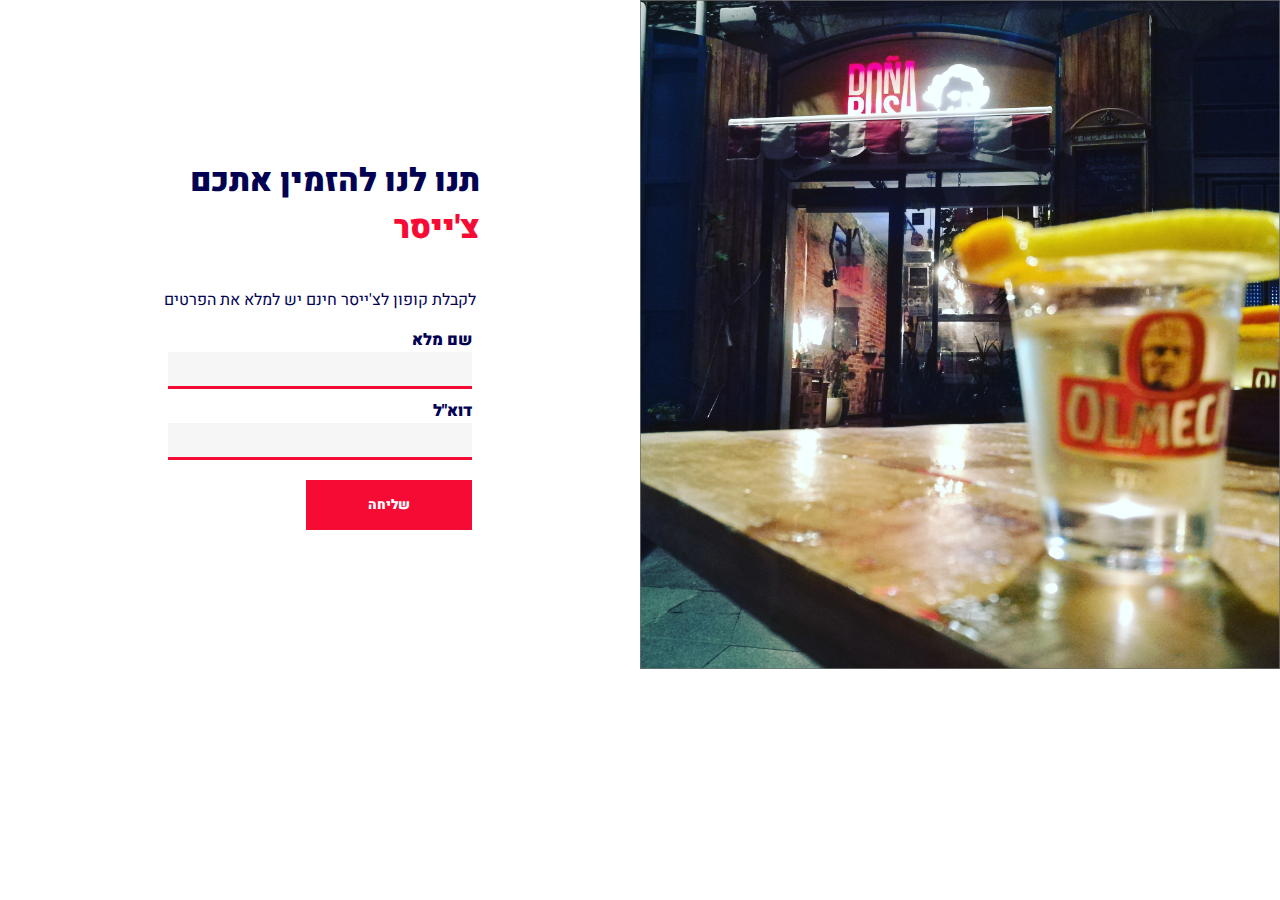
==== index.html @ 67d48ad3 "." ====
<!DOCTYPE html>
<html lang="he" dir="rtl">
<head>
    <meta charset="UTF-8">
    <meta http-equiv="X-UA-Compatible" content="IE=edge">
    <meta name="viewport" content="width=device-width, initial-scale=1.0">
    <link rel="stylesheet" href="style.css">

    <!-- Google Font -->
    <link rel="preconnect" href="https://fonts.googleapis.com">
    <link rel="preconnect" href="https://fonts.gstatic.com" crossorigin>
    <link href="https://fonts.googleapis.com/css2?family=Heebo:wght@300;500;600;800&display=swap" rel="stylesheet">
    


    <title>דף נחיתה</title>
</head>
<body>
    <main>
        <section>
            <div class="container">

                <div class="photo">
                    <img src="NoPath - Copy (78).png" alt="תמונה של קפה">
                </div>


                <div class="sign">
                    <div class="tomer">
                        <h1>תנו לנו להזמין אתכם <span>צ'ייסר</span></h1>
                        <p>לקבלת קופון  לצ'ייסר חינם יש למלא את הפרטים</p>


                        <div class="details">
                            <form action="mailto:example@example.com"method="post">

                                <label for="firstName" >שם מלא<input type="text" id="Name"  name="fullName"> </label>

                                <label for="email">דוא"ל<input type="email" id="email" name="email"></label> 
                            
                                
                                <button type="submit">שליחה</button>
                            </form>
            
                        </div>
                    </div>
                </div>
        </div>
    </main>
    </section>



</body>
</html>
---- style.css ----
html,
body {
  margin: 0px;
  padding: 0px;
}

* {
  font-family: "Heebo", sans-serif;
  color: #020253;
}

.container {
  display: flex;
  width: 100%;
}

.photo {
  width: 50%;
}

img {
  width: 100%;
  object-fit: cover;
}

.sign {
  width: 50%;
  display: flex;
  flex-direction: column;
  justify-content: center;
  align-items: center;
}

.details {
  display: flex;
  direction: column;
}

h1 {
  font-size: 2rem;
  /* width:  max-content; */
}

h1,
form,
button {
  font-weight: 1000;
}

p {
  font-size: 1rem;
  /* width:  max-content; */
}

form {
  font-size: 1rem;
  display: flex;
  flex-direction: column;
}

.tomer {
  width: 50%;
  display: flex;
  flex-direction: column;
  justify-content: center;
  align-items: center;
}

button {
  background-color: #f50b33;
  color: white;
  width: 10.375rem;
  min-height: 3.125rem;
  margin-top: 0.625rem;
  margin-bottom: 0.625rem;
  border: none;
}

input {
  display: block;
  border: none;
  border-bottom: 3px solid #f50b33;
  background-color: #f6f6f6;
  width: 18.75rem;
  min-height: 2rem;
  margin-bottom: 0.625rem;
}

input:focus {
  outline: none;
}

span {
  color: #f50b33;
}

/* media Quires */

@media (min-width: 320px) and (max-width: 768px) {
  .container {
    display: flex;
    flex-direction: column;
    justify-content: center;
    align-items: center;
    text-align: center;
    min-width: 100%;
  }

  .tomer {
    width: 100%;
    max-height: 50%;
    margin: 0px;
  }

  .sign {
    width: 100%;
  }

  .photo {
    width: 100%;
  }

  .photo img {
    height: 500px;
  }

  form {
    display: flex;
    flex-direction: column;
    justify-content: center;
    align-items: center;
  }
}
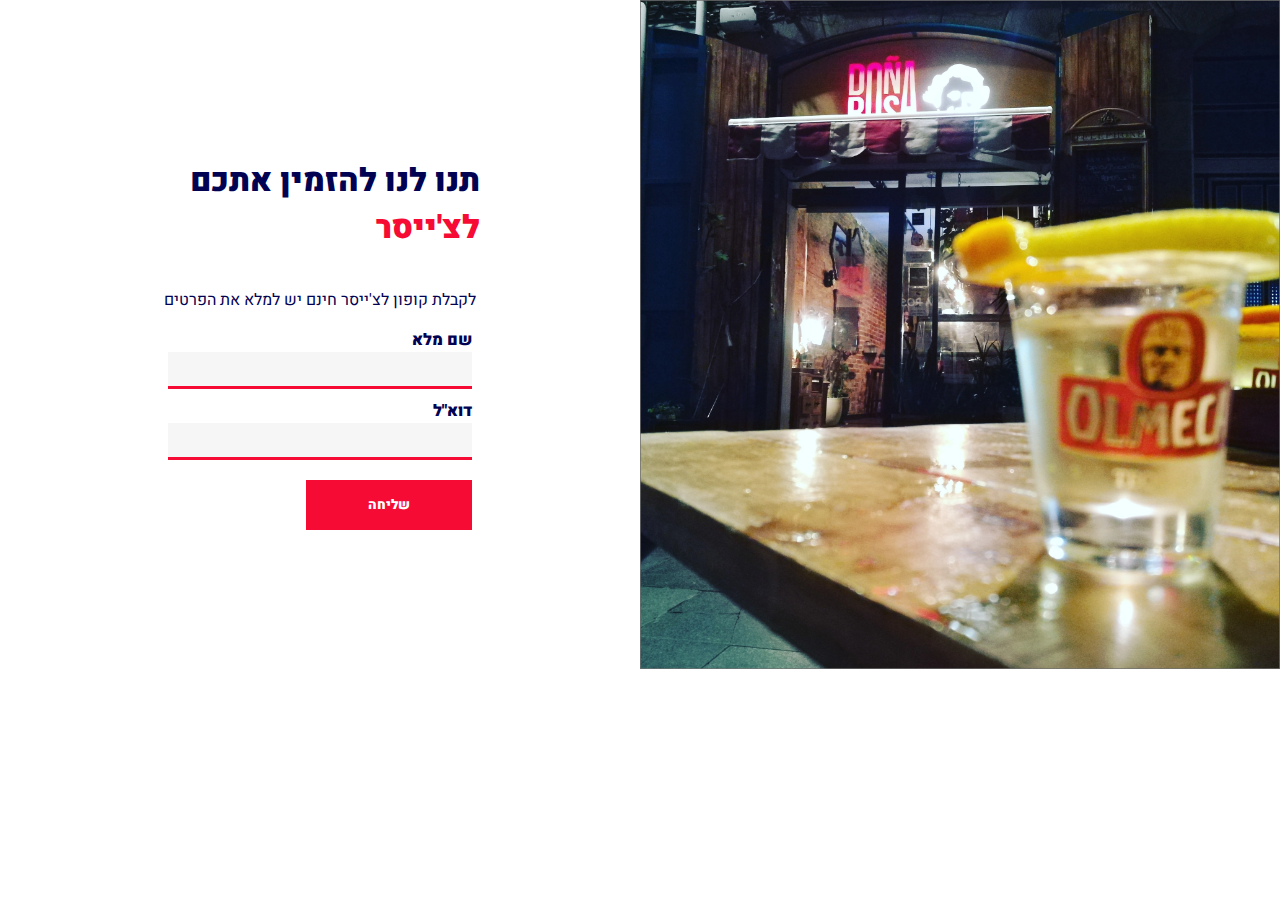
==== commit 3d1ebbfb: "." ====
--- a/index.html
+++ b/index.html
@@ -5,6 +5,7 @@
     <meta http-equiv="X-UA-Compatible" content="IE=edge">
     <meta name="viewport" content="width=device-width, initial-scale=1.0">
     <link rel="stylesheet" href="style.css">
+    <meta name="description" content="דף נחיתה שמזמין אנשים לקבל קופון הנחה לצ'ייסר">
 
     <!-- Google Font -->
     <link rel="preconnect" href="https://fonts.googleapis.com">
@@ -21,13 +22,13 @@
             <div class="container">
 
                 <div class="photo">
-                    <img src="NoPath - Copy (78).png" alt="תמונה של קפה">
+                    <img src="NoPath - Copy (78).png" alt="תמונה של בר">
                 </div>
 
 
                 <div class="sign">
                     <div class="tomer">
-                        <h1>תנו לנו להזמין אתכם <span>צ'ייסר</span></h1>
+                        <h1>תנו לנו להזמין אתכם <span>לצ'ייסר</span></h1>
                         <p>לקבלת קופון  לצ'ייסר חינם יש למלא את הפרטים</p>
 
 
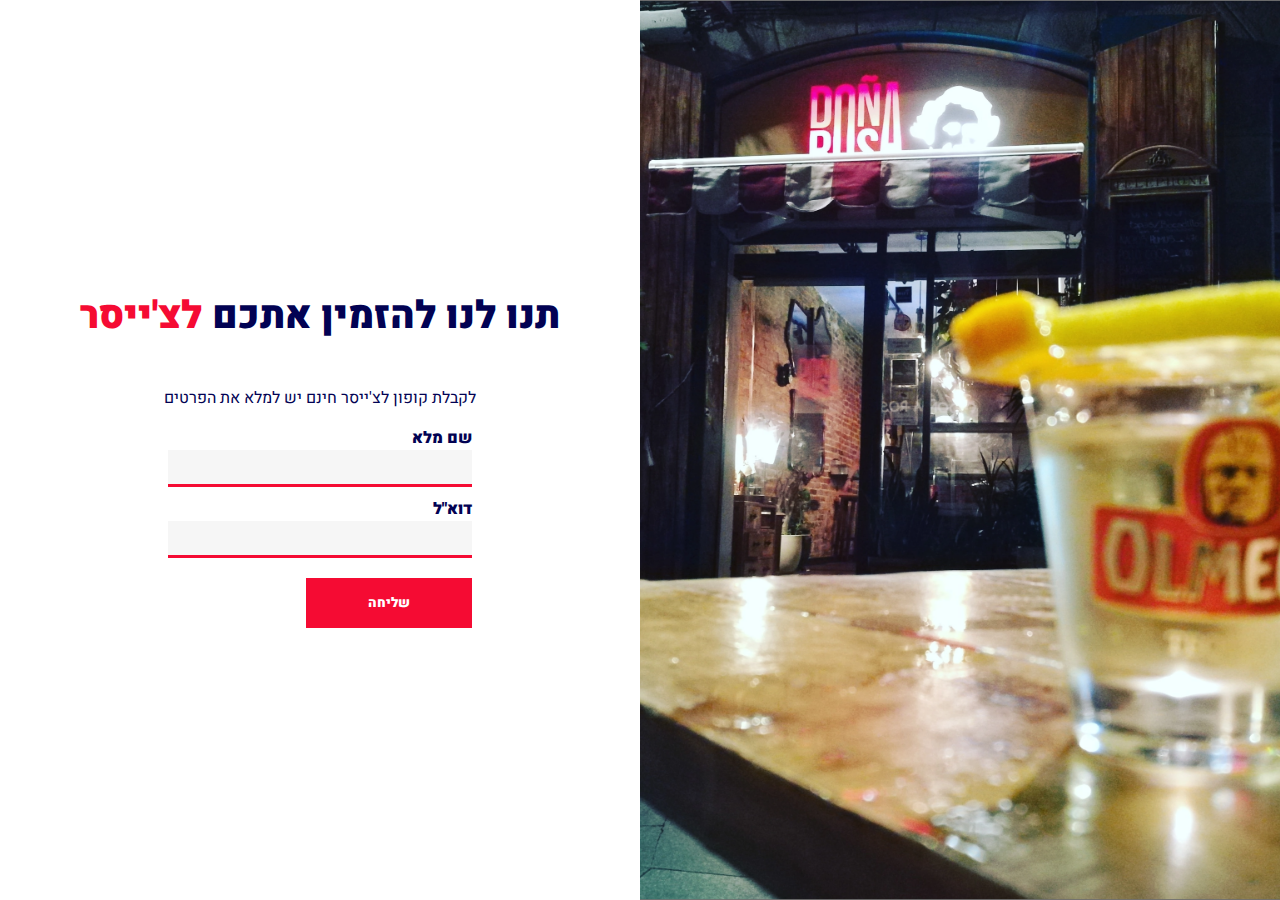
==== commit 786a9d83: "z" ====
--- a/index.html
+++ b/index.html
@@ -1,56 +1,59 @@
 <!DOCTYPE html>
 <html lang="he" dir="rtl">
-<head>
-    <meta charset="UTF-8">
-    <meta http-equiv="X-UA-Compatible" content="IE=edge">
-    <meta name="viewport" content="width=device-width, initial-scale=1.0">
-    <link rel="stylesheet" href="style.css">
-    <meta name="description" content="דף נחיתה שמזמין אנשים לקבל קופון הנחה לצ'ייסר">
+  <head>
+    <meta charset="UTF-8" />
+    <meta http-equiv="X-UA-Compatible" content="IE=edge" />
+    <meta name="viewport" content="width=device-width, initial-scale=1.0" />
+    <link rel="stylesheet" href="style.css" />
+    <meta
+      name="description"
+      content="דף נחיתה שמזמין אנשים לקבל קופון הנחה לצ'ייסר"
+    />
+    <link rel="icon" type="image" href="img/favicon.jpg.png">
 
     <!-- Google Font -->
-    <link rel="preconnect" href="https://fonts.googleapis.com">
-    <link rel="preconnect" href="https://fonts.gstatic.com" crossorigin>
-    <link href="https://fonts.googleapis.com/css2?family=Heebo:wght@300;500;600;800&display=swap" rel="stylesheet">
-    
+    <link rel="preconnect" href="https://fonts.googleapis.com" />
+    <link rel="preconnect" href="https://fonts.gstatic.com" crossorigin />
+    <link
+      href="https://fonts.googleapis.com/css2?family=Heebo:wght@300;500;600;800&display=swap"
+      rel="stylesheet"
+    />
 
+    <title>זמן לצ'ייסר</title>
+  </head>
+  <body>
+    <main>
+      <section>
+        <div class="container">
+          <div class="photo">
+            <img src="NoPath - Copy (78).png" alt="תמונה של בר" />
+          </div>
 
-    <title>דף נחיתה</title>
-</head>
-<body>
-    <main>
-        <section>
-            <div class="container">
+          <div class="sign">
+            <div class="tomer">
+              <h1>תנו לנו להזמין אתכם <span>לצ'ייסר</span></h1>
+              <p>לקבלת קופון לצ'ייסר חינם יש למלא את הפרטים</p>
 
-                <div class="photo">
-                    <img src="NoPath - Copy (78).png" alt="תמונה של בר">
-                </div>
+              <div class="details">
+                <form action="mailto:koralstudent@gmail.com" method="post" id="form-id">
+                  <label for="firstName"
+                    >שם מלא<input type="text" id="Name" name="fullName" required/>
+                  </label>
 
+                  <label for="email"
+                    >דוא"ל<input type="email" id="email" name="email" required
+                  /></label>
 
-                <div class="sign">
-                    <div class="tomer">
-                        <h1>תנו לנו להזמין אתכם <span>לצ'ייסר</span></h1>
-                        <p>לקבלת קופון  לצ'ייסר חינם יש למלא את הפרטים</p>
+                  <button type="submit">שליחה</button>
+                </form>
+              </div>
+            </div>
+          </div>
+        </div>
+      </section>
+    </main>
 
+    <script src="/script.js"></script>
 
-                        <div class="details">
-                            <form action="mailto:example@example.com"method="post">
-
-                                <label for="firstName" >שם מלא<input type="text" id="Name"  name="fullName"> </label>
-
-                                <label for="email">דוא"ל<input type="email" id="email" name="email"></label> 
-                            
-                                
-                                <button type="submit">שליחה</button>
-                            </form>
-            
-                        </div>
-                    </div>
-                </div>
-        </div>
-    </main>
-    </section>
-
-
-
-</body>
-</html>+  </body>
+</html>
--- a/style.css
+++ b/style.css
@@ -2,6 +2,24 @@
 body {
   margin: 0px;
   padding: 0px;
+  width: 100vw;
+  height: 100vh;
+  overflow: hidden;
+
+}
+
+main{
+  display: flex;
+  justify-content: center;
+  align-items: center;
+  width: 100vw;
+  height: 100vh;
+}
+
+.photo {
+  display: flex;
+  justify-content: center;
+  align-items: center;
 }
 
 * {
@@ -11,20 +29,21 @@
 
 .container {
   display: flex;
-  width: 100%;
+  flex-direction: row;
+  width: 100vw;
+  height: 100vh;
 }
 
-.photo {
-  width: 50%;
-}
 
 img {
   width: 100%;
   object-fit: cover;
+  height: 100%;
 }
 
 .sign {
-  width: 50%;
+  width: 50vw;
+  height: 100vh;
   display: flex;
   flex-direction: column;
   justify-content: center;
@@ -37,8 +56,7 @@
 }
 
 h1 {
-  font-size: 2rem;
-  /* width:  max-content; */
+  font-size: 3vw;
 }
 
 h1,
@@ -49,7 +67,6 @@
 
 p {
   font-size: 1rem;
-  /* width:  max-content; */
 }
 
 form {
@@ -58,12 +75,20 @@
   flex-direction: column;
 }
 
+.sign {
+  width: 50vw;
+  height: 100vh;
+}
+
+
 .tomer {
-  width: 50%;
+  width: 50vw;
+  height: 100vh;
   display: flex;
   flex-direction: column;
   justify-content: center;
   align-items: center;
+
 }
 
 button {
@@ -94,35 +119,68 @@
   color: #f50b33;
 }
 
+.foto {
+  width: 50vw;
+  height: 100vh;;
+  display: flex;
+  justify-content: center;
+  align-items: center;
+
+}
+
+
 /* media Quires */
 
 @media (min-width: 320px) and (max-width: 768px) {
+
+  body {
+    overflow: unset;
+  }
+
   .container {
     display: flex;
     flex-direction: column;
     justify-content: center;
     align-items: center;
     text-align: center;
-    min-width: 100%;
+    min-width: 100vw;
+    min-height: 100vh;
+  }
+
+  img {
+    width: 100vw;
+    height: 50v;
+  }
+
+  h1{
+    font-size: 6vw;
   }
 
   .tomer {
-    width: 100%;
-    max-height: 50%;
+    width: 100vw;
+    height: 50vh;
+    display: flex;
+    justify-content: center;
     margin: 0px;
+    align-items: center;
   }
 
-  .sign {
-    width: 100%;
+
+
+  .photo {
+    height: 50vh;
   }
 
-  .photo {
-    width: 100%;
+  .foto {
+    height: 100vh;
+    width: 100vw;
   }
 
-  .photo img {
-    height: 500px;
+ .sign {
+    width: 100vw;
+    height: 50vh;
   }
+
 
   form {
     display: flex;
